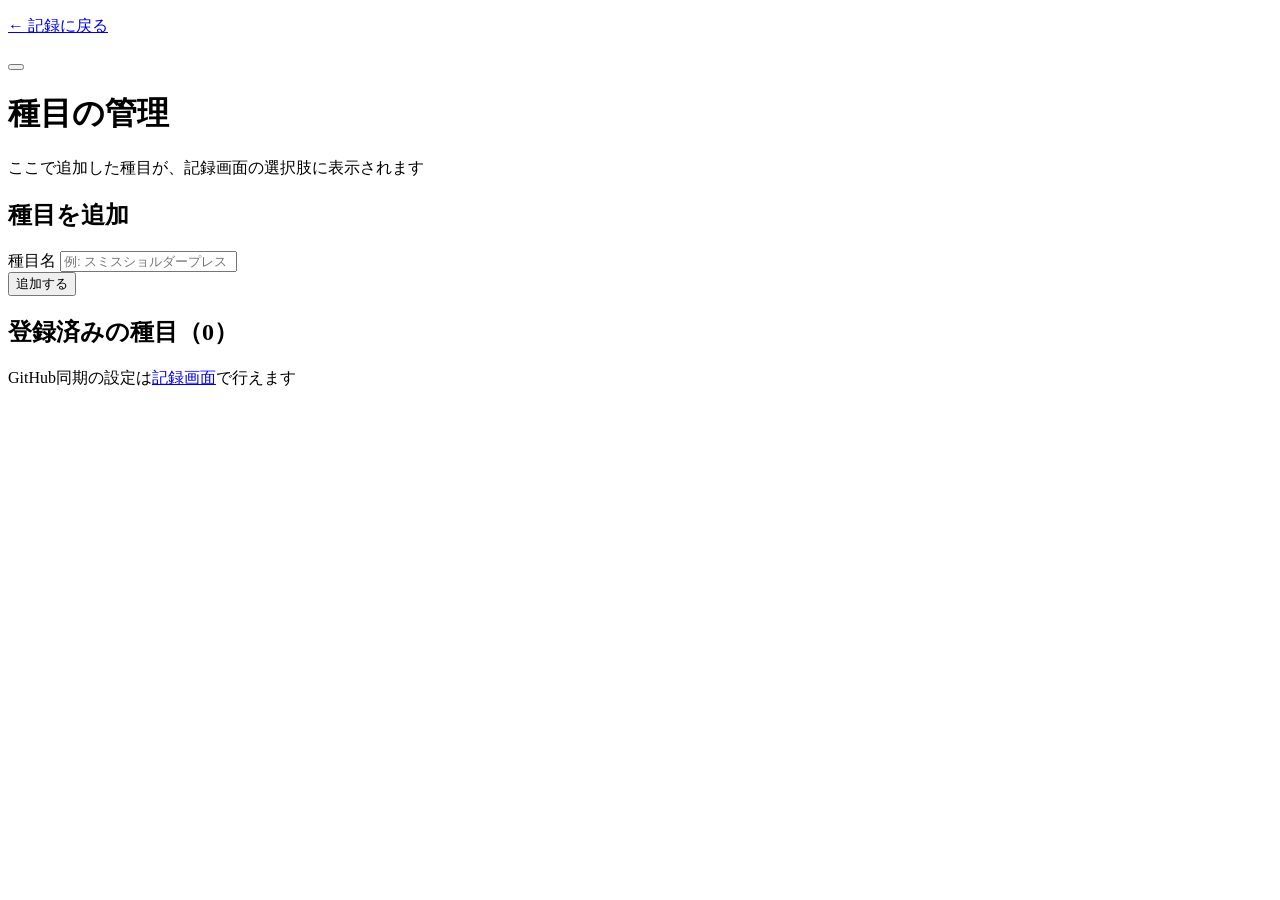
==== exercises.html @ dbf062e4 "Service Workerが原因で記録が保存されない不具合を修正 index.html/exercises.htmlはバージョンクエリを付けられないURLのため、 stale-while-reval" ====
<!DOCTYPE html>
<html lang="ja">
<head>
<meta charset="UTF-8">
<meta name="viewport" content="width=device-width, initial-scale=1.0">
<title>種目の管理 - SIGNAL</title>
<script>
(function () {
  var t = localStorage.getItem("muscleLog.theme");
  if (t === "light" || t === "dark") document.documentElement.setAttribute("data-theme", t);
})();
</script>
<link rel="manifest" href="manifest.json">
<link rel="icon" href="favicon.svg" type="image/svg+xml">
<link rel="icon" href="icons/favicon-32.png" type="image/png" sizes="32x32">
<link rel="apple-touch-icon" href="icons/apple-touch-icon.png">
<meta name="theme-color" content="#17181c">
<link rel="preconnect" href="https://fonts.googleapis.com">
<link rel="preconnect" href="https://fonts.gstatic.com" crossorigin>
<link rel="stylesheet" href="https://fonts.googleapis.com/css2?family=IBM+Plex+Sans+JP:wght@400;500;600;700&family=IBM+Plex+Mono:wght@500;600;700&display=swap">
<link rel="stylesheet" href="style.css?v=32">
</head>
<body>
<header class="app-header">
  <div class="header-row">
    <p class="breadcrumb"><a href="index.html">← 記録に戻る</a></p>
    <button type="button" id="theme-toggle" class="theme-toggle" aria-label="表示テーマを切り替え"></button>
  </div>
  <h1>種目の管理</h1>
  <p class="subtitle">ここで追加した種目が、記録画面の選択肢に表示されます</p>
</header>

<main>
  <section class="card" aria-labelledby="add-exercise-heading">
    <h2 id="add-exercise-heading">種目を追加</h2>
    <form id="exercise-form">
      <div class="field-row">
        <label for="new-exercise-name">種目名</label>
        <input type="text" id="new-exercise-name" placeholder="例: スミスショルダープレス" required>
        <p id="category-preview" class="import-help" hidden>推測した部位: <span id="category-preview-label"></span></p>
      </div>
      <button type="submit" class="btn-primary">追加する</button>
    </form>
  </section>

  <section class="card" aria-labelledby="exercise-list-heading">
    <h2 id="exercise-list-heading">登録済みの種目（<span id="exercise-count">0</span>）</h2>
    <div id="exercise-list"></div>
    <p id="exercise-empty" class="empty-message" hidden>まだ種目がありません</p>
    <p class="sync-status" id="sync-status"></p>
  </section>
</main>

<footer class="app-footer">
  <p>GitHub同期の設定は<a href="index.html">記録画面</a>で行えます</p>
</footer>

<script src="sync.js?v=32"></script>
<script src="exercises.js?v=32"></script>
</body>
</html>
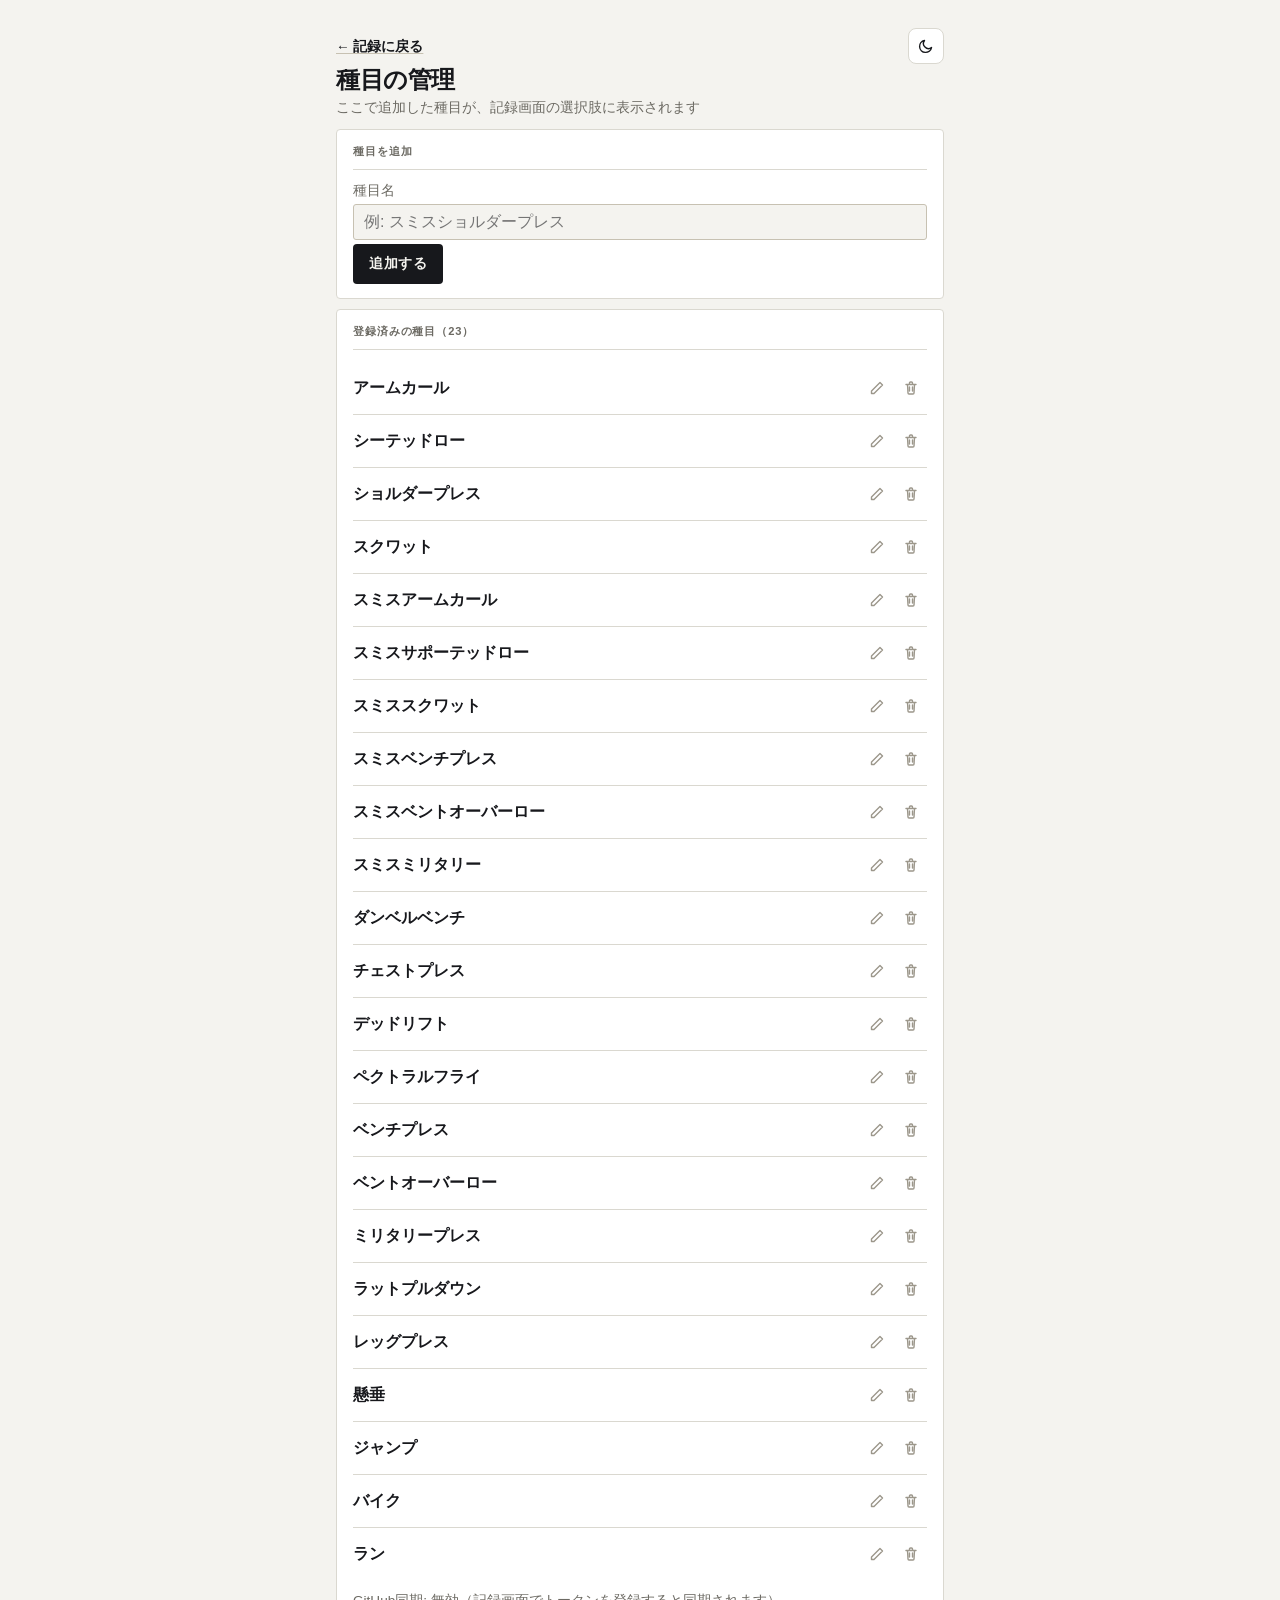
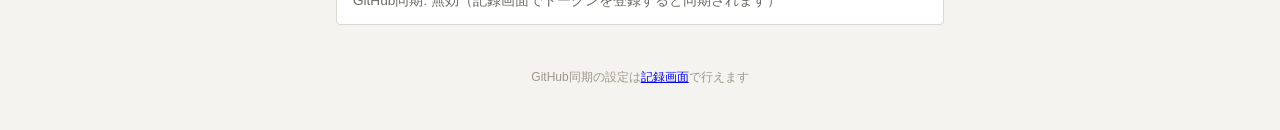
==== commit f0de3dba: "GitHub同期でこの端末だけの記録が消える不具合を修正、CSV書き出しを追加 data/records.json確認したところ、直近1ヶ月ほど実機からの自動同期 コミットが止まっていた。原因はsyn" ====
--- a/exercises.html
+++ b/exercises.html
@@ -18,7 +18,7 @@
 <link rel="preconnect" href="https://fonts.googleapis.com">
 <link rel="preconnect" href="https://fonts.gstatic.com" crossorigin>
 <link rel="stylesheet" href="https://fonts.googleapis.com/css2?family=IBM+Plex+Sans+JP:wght@400;500;600;700&family=IBM+Plex+Mono:wght@500;600;700&display=swap">
-<link rel="stylesheet" href="style.css?v=32">
+<link rel="stylesheet" href="style.css?v=34">
 </head>
 <body>
 <header class="app-header">
@@ -55,7 +55,7 @@
   <p>GitHub同期の設定は<a href="index.html">記録画面</a>で行えます</p>
 </footer>
 
-<script src="sync.js?v=32"></script>
-<script src="exercises.js?v=32"></script>
+<script src="sync.js?v=34"></script>
+<script src="exercises.js?v=34"></script>
 </body>
 </html>
--- a/style.css
+++ b/style.css
@@ -0,0 +1,811 @@
+:root {
+  color-scheme: light;
+  --surface-1: #ffffff;
+  --page-plane: #f4f3ef;
+  --text-primary: #17181c;
+  --text-secondary: #6c6a63;
+  --text-muted: #9c978b;
+  --gridline: #dad8d0;
+  --baseline: #c7c1b2;
+  --border: #dad8d0;
+  --series-1: #ff5a2b;
+  --series-1-tint: rgba(255, 90, 43, 0.12);
+  --series-1-ink: #17181c;
+  --status-good: #16a34a;
+  --status-critical: #e5484d;
+  --font-display: "IBM Plex Sans JP", -apple-system, "Segoe UI", sans-serif;
+  --font-mono: "IBM Plex Mono", "IBM Plex Sans JP", ui-monospace, monospace;
+}
+
+@media (prefers-color-scheme: dark) {
+  :root:not([data-theme="light"]) {
+    color-scheme: dark;
+    --surface-1: #1b1a17;
+    --page-plane: #121110;
+    --text-primary: #f2f0ea;
+    --text-secondary: #a8a398;
+    --text-muted: #726d61;
+    --gridline: #2c2a25;
+    --baseline: #3d3a32;
+    --border: #2c2a25;
+    --series-1: #ff6b3d;
+    --series-1-tint: rgba(255, 107, 61, 0.18);
+    --series-1-ink: #17181c;
+    --status-good: #22c55e;
+    --status-critical: #ff6369;
+  }
+}
+
+:root[data-theme="dark"] {
+  color-scheme: dark;
+  --surface-1: #1b1a17;
+  --page-plane: #121110;
+  --text-primary: #f2f0ea;
+  --text-secondary: #a8a398;
+  --text-muted: #726d61;
+  --gridline: #2c2a25;
+  --baseline: #3d3a32;
+  --border: #2c2a25;
+  --series-1: #ff6b3d;
+  --series-1-tint: rgba(255, 107, 61, 0.18);
+  --series-1-ink: #17181c;
+  --status-good: #22c55e;
+  --status-critical: #ff6369;
+}
+
+* {
+  box-sizing: border-box;
+}
+
+body {
+  margin: 0;
+  font-family: var(--font-display);
+  background: var(--page-plane);
+  color: var(--text-primary);
+  -webkit-font-smoothing: antialiased;
+}
+
+.app-header {
+  padding: 28px 16px 4px;
+  max-width: 640px;
+  margin: 0 auto;
+}
+
+.header-row {
+  display: flex;
+  align-items: center;
+  justify-content: space-between;
+  gap: 12px;
+}
+
+.header-row .breadcrumb {
+  margin: 0;
+}
+
+.theme-toggle {
+  flex-shrink: 0;
+  width: 36px;
+  height: 36px;
+  border-radius: 8px;
+  border: 1px solid var(--border);
+  background: var(--surface-1);
+  color: var(--text-primary);
+  cursor: pointer;
+  display: flex;
+  align-items: center;
+  justify-content: center;
+}
+
+.theme-toggle svg {
+  width: 16px;
+  height: 16px;
+}
+
+.theme-toggle:hover {
+  background: var(--page-plane);
+}
+
+.brand {
+  display: flex;
+  align-items: center;
+  gap: 12px;
+}
+
+.brand-mark {
+  flex-shrink: 0;
+  width: 36px;
+  height: 36px;
+  border-radius: 8px;
+  background: var(--text-primary);
+  display: flex;
+  align-items: center;
+  justify-content: center;
+}
+
+.brand-mark svg {
+  width: 20px;
+  height: 20px;
+  stroke: var(--page-plane);
+}
+
+.app-header h1 {
+  margin: 0 0 2px;
+  font-size: 1.5rem;
+  font-weight: 700;
+  letter-spacing: -0.02em;
+}
+
+.brand h1 {
+  font-family: var(--font-mono);
+  font-size: 1.35rem;
+  letter-spacing: 0.08em;
+}
+
+.subtitle {
+  margin: 0;
+  color: var(--text-secondary);
+  font-size: 0.9rem;
+}
+
+main {
+  max-width: 640px;
+  margin: 0 auto;
+  padding: 8px 16px 32px;
+  display: flex;
+  flex-direction: column;
+  gap: 10px;
+}
+
+.card {
+  background: var(--surface-1);
+  border: 1px solid var(--border);
+  border-radius: 4px;
+  padding: 14px 16px;
+}
+
+.card h2 {
+  margin: 0 0 12px;
+  padding-bottom: 10px;
+  border-bottom: 1px solid var(--gridline);
+  font-size: 0.7rem;
+  font-weight: 700;
+  letter-spacing: 0.08em;
+  text-transform: uppercase;
+  color: var(--text-secondary);
+}
+
+#record-form {
+  display: flex;
+  flex-direction: column;
+  gap: 12px;
+}
+
+.field-row {
+  display: flex;
+  flex-direction: column;
+  gap: 4px;
+}
+
+.field-row.inline {
+  flex-direction: row;
+  gap: 8px;
+}
+
+.field-row.inline > div {
+  flex: 1;
+  min-width: 0;
+  display: flex;
+  flex-direction: column;
+  gap: 4px;
+}
+
+.field-row.inline > div:first-child {
+  flex: 2;
+}
+
+.field-row.inline input {
+  padding-left: 8px;
+  padding-right: 4px;
+  height: 40px;
+}
+
+#weight, #reps {
+  font-family: var(--font-mono);
+  font-weight: 600;
+}
+
+/* iOS Safariはtype="date"に大きめの内部レイアウトを強制してくるため、
+   appearanceをリセットしてheight/paddingが効くようにする */
+input[type="date"] {
+  -webkit-appearance: none;
+  appearance: none;
+  font-size: 0.95rem;
+}
+
+label {
+  font-size: 0.85rem;
+  color: var(--text-secondary);
+}
+
+.exercise-select-row {
+  display: flex;
+  align-items: center;
+  gap: 8px;
+}
+
+.exercise-select-row select {
+  flex: 1;
+  min-width: 0;
+}
+
+.add-exercise-link {
+  flex-shrink: 0;
+  font-size: 0.85rem;
+  font-weight: 600;
+  color: var(--text-primary);
+  text-decoration: underline;
+  text-decoration-color: var(--baseline);
+  text-underline-offset: 2px;
+  white-space: nowrap;
+}
+
+.add-exercise-link:hover {
+  text-decoration: underline;
+}
+
+.breadcrumb {
+  margin: 0 0 8px;
+}
+
+.breadcrumb a {
+  font-size: 0.85rem;
+  font-weight: 600;
+  color: var(--text-primary);
+  text-decoration: underline;
+  text-decoration-color: var(--baseline);
+  text-underline-offset: 2px;
+}
+
+.breadcrumb a:hover {
+  text-decoration: underline;
+}
+
+input, select {
+  font: inherit;
+  padding: 8px 10px;
+  border-radius: 3px;
+  border: 1px solid var(--baseline);
+  background: var(--page-plane);
+  color: var(--text-primary);
+}
+
+input:focus, select:focus {
+  outline: 2px solid var(--series-1);
+  outline-offset: 1px;
+}
+
+.btn-primary {
+  margin-top: 4px;
+  padding: 11px 16px;
+  border-radius: 4px;
+  border: none;
+  background: var(--text-primary);
+  color: var(--page-plane);
+  font-size: 0.85rem;
+  font-weight: 700;
+  letter-spacing: 0.04em;
+  cursor: pointer;
+  transition: filter 0.12s ease, transform 0.05s ease;
+}
+
+.btn-primary:active {
+  transform: scale(0.98);
+}
+
+.btn-primary:hover {
+  filter: brightness(1.08);
+}
+
+.btn-primary:disabled {
+  opacity: 0.5;
+  cursor: not-allowed;
+  filter: none;
+}
+
+select:disabled {
+  opacity: 0.6;
+  cursor: not-allowed;
+}
+
+.btn-secondary {
+  background: var(--text-secondary);
+}
+
+.import-help {
+  font-size: 0.8rem;
+  color: var(--text-muted);
+  margin: 10px 0;
+  line-height: 1.5;
+}
+
+.import-help code {
+  background: var(--page-plane);
+  border-radius: 4px;
+  padding: 1px 4px;
+  font-size: 0.78rem;
+}
+
+#sync-details summary,
+#bodyweight-details summary {
+  cursor: pointer;
+  font-size: 1.05rem;
+  font-weight: 600;
+}
+
+#sync-details .import-help {
+  margin-top: 12px;
+}
+
+#sync-details .import-help a {
+  color: var(--text-primary);
+  text-decoration-color: var(--baseline);
+}
+
+#sync-details #github-token {
+  width: 100%;
+  margin-top: 4px;
+}
+
+#bodyweight-details #bodyweight-form {
+  margin-top: 12px;
+}
+
+.sync-actions {
+  display: flex;
+  gap: 8px;
+  margin-top: 12px;
+}
+
+.sync-actions .btn-primary {
+  margin-top: 0;
+  flex: 1;
+}
+
+.sync-status {
+  margin: 12px 0 0;
+  font-size: 0.85rem;
+  color: var(--text-secondary);
+}
+
+.sync-status.sync-error {
+  color: var(--status-critical);
+}
+
+.sync-status.sync-ok {
+  color: var(--status-good);
+}
+
+.chart-controls {
+  display: flex;
+  flex-wrap: wrap;
+  gap: 12px;
+  margin-bottom: 12px;
+}
+
+.chart-control-item {
+  display: flex;
+  align-items: center;
+  gap: 8px;
+  flex: 1;
+  min-width: 180px;
+}
+
+.chart-control-item label {
+  white-space: nowrap;
+  flex-shrink: 0;
+}
+
+.chart-control-item select {
+  flex: 1;
+  min-width: 0;
+}
+
+#chart-container {
+  position: relative;
+}
+
+#chart-panels {
+  display: flex;
+  flex-direction: column;
+  gap: 10px;
+}
+
+.chart-panel svg {
+  width: 100%;
+  height: auto;
+  overflow: visible;
+}
+
+.chart-panel-label {
+  margin: 0 0 2px;
+  font-size: 0.78rem;
+  font-weight: 600;
+  color: var(--text-secondary);
+}
+
+.chart-panel-hint {
+  margin: 0 0 10px;
+  font-size: 0.75rem;
+  font-weight: 400;
+  color: var(--text-muted);
+}
+
+.empty-message {
+  color: var(--text-muted);
+  font-size: 0.9rem;
+  text-align: center;
+  padding: 24px 0;
+}
+
+/* グラフに重ねず、常にこの場所に確保した領域でタップ/ホバーした点の詳細を表示する
+   (ポップアップがグラフを覆って邪魔になっていた問題への対応)。 */
+.chart-detail {
+  background: var(--surface-1);
+  border: 1px solid var(--border);
+  border-radius: 4px;
+  padding: 8px 12px;
+  margin-bottom: 10px;
+  min-height: 20px;
+  font-size: 0.8rem;
+  color: var(--text-muted);
+  line-height: 1.5;
+}
+
+.chart-detail .tooltip-date {
+  font-weight: 700;
+  font-family: var(--font-mono);
+  color: var(--text-primary);
+  margin-bottom: 2px;
+}
+
+.chart-detail .tooltip-row {
+  color: var(--text-secondary);
+  font-family: var(--font-mono);
+}
+
+.chart-detail .tooltip-detail {
+  margin-top: 4px;
+  padding-top: 4px;
+  border-top: 1px solid var(--gridline);
+  color: var(--text-muted);
+  font-size: 0.75rem;
+}
+
+.history-header {
+  display: flex;
+  align-items: center;
+  justify-content: space-between;
+  gap: 12px;
+  margin-bottom: 16px;
+}
+
+.history-header h2 {
+  margin: 0;
+}
+
+.export-csv-btn {
+  flex-shrink: 0;
+  font: inherit;
+  font-size: 0.85rem;
+  font-weight: 600;
+  color: var(--text-primary);
+  background: none;
+  border: none;
+  padding: 0;
+  cursor: pointer;
+  text-decoration: underline;
+  text-decoration-color: var(--baseline);
+  text-underline-offset: 2px;
+  white-space: nowrap;
+}
+
+.day-card {
+  border: 1px solid var(--border);
+  border-radius: 4px;
+  padding: 8px 14px;
+  margin-bottom: 6px;
+  background: var(--page-plane);
+}
+
+.day-card:last-child {
+  margin-bottom: 0;
+}
+
+.day-card[open] {
+  padding-bottom: 10px;
+}
+
+.day-card-header {
+  display: flex;
+  align-items: baseline;
+  gap: 8px;
+  padding: 4px 0;
+  cursor: pointer;
+  list-style: none;
+}
+
+.day-card-header::-webkit-details-marker {
+  display: none;
+}
+
+.day-card-header::before {
+  content: "▸";
+  font-size: 0.7rem;
+  color: var(--text-muted);
+  flex-shrink: 0;
+}
+
+.day-card[open] > .day-card-header::before {
+  content: "▾";
+}
+
+.day-card[open] > .day-card-header {
+  margin-bottom: 6px;
+}
+
+.day-card-header h3 {
+  font-size: 0.85rem;
+  color: var(--text-primary);
+  font-weight: 700;
+  font-family: var(--font-mono);
+  margin: 0 auto 0 0;
+}
+
+.exercise-group {
+  padding: 6px 0;
+  border-top: 1px solid var(--gridline);
+}
+
+.day-card .exercise-group:first-of-type {
+  border-top: none;
+  padding-top: 0;
+}
+
+.exercise-group-header {
+  display: flex;
+  align-items: center;
+  justify-content: space-between;
+  gap: 8px;
+  margin-bottom: 6px;
+}
+
+.exercise-group-name {
+  font-weight: 600;
+}
+
+.volume-badge {
+  font-size: 0.7rem;
+  font-weight: 600;
+  font-family: var(--font-mono);
+  color: var(--page-plane);
+  background: var(--text-primary);
+  border-radius: 3px;
+  padding: 2px 8px;
+  white-space: nowrap;
+  font-variant-numeric: tabular-nums;
+}
+
+.volume-badge-day {
+  color: var(--text-secondary);
+  background: var(--surface-1);
+  border: 1px solid var(--border);
+}
+
+.set-chip-row {
+  display: flex;
+  flex-wrap: wrap;
+  gap: 6px;
+}
+
+.set-chip {
+  display: inline-flex;
+  align-items: center;
+  gap: 4px;
+  background: var(--page-plane);
+  border: 1px solid var(--border);
+  border-radius: 3px;
+  padding: 4px 4px 4px 10px;
+  font-size: 0.8rem;
+  font-family: var(--font-mono);
+  font-weight: 500;
+}
+
+.set-chip-delete {
+  display: flex;
+  align-items: center;
+  justify-content: center;
+  border: none;
+  background: transparent;
+  color: var(--text-muted);
+  cursor: pointer;
+  width: 20px;
+  height: 20px;
+  border-radius: 50%;
+}
+
+.set-chip-delete svg {
+  width: 10px;
+  height: 10px;
+}
+
+.set-chip-delete:hover {
+  background: color-mix(in srgb, var(--status-critical) 12%, transparent);
+  color: var(--status-critical);
+}
+
+.record-item {
+  display: flex;
+  align-items: center;
+  justify-content: space-between;
+  gap: 8px;
+  padding: 10px 0;
+  border-top: 1px solid var(--gridline);
+}
+
+#exercise-list .record-item:first-child,
+#bodyweight-list .record-item:first-child {
+  border-top: none;
+}
+
+#chart-bodyweight {
+  width: 100%;
+  height: auto;
+  overflow: visible;
+  margin-top: 4px;
+}
+
+#bodyweight-list {
+  margin-top: 4px;
+}
+
+.record-main {
+  display: flex;
+  flex-direction: column;
+  gap: 2px;
+}
+
+.record-exercise {
+  font-weight: 600;
+}
+
+.record-memo {
+  display: block;
+  margin-top: 4px;
+  font-size: 0.8rem;
+  color: var(--text-muted);
+}
+
+.record-actions {
+  display: flex;
+  gap: 2px;
+}
+
+.delete-btn,
+.edit-btn {
+  display: flex;
+  align-items: center;
+  justify-content: center;
+  border: none;
+  background: transparent;
+  cursor: pointer;
+  width: 32px;
+  height: 32px;
+  border-radius: 50%;
+}
+
+.delete-btn svg,
+.edit-btn svg {
+  width: 16px;
+  height: 16px;
+}
+
+.delete-btn {
+  color: var(--text-muted);
+}
+
+.edit-btn {
+  color: var(--text-muted);
+}
+
+.delete-btn:hover {
+  background: color-mix(in srgb, var(--status-critical) 12%, transparent);
+  color: var(--status-critical);
+}
+
+.edit-btn:hover {
+  background: var(--series-1-tint);
+  color: var(--series-1);
+}
+
+.app-footer {
+  text-align: center;
+  color: var(--text-muted);
+  font-size: 0.75rem;
+  padding: 0 20px 32px;
+}
+
+.chart-mark {
+  cursor: pointer;
+}
+
+.chart-hit {
+  fill: transparent;
+}
+
+.scatter-dot {
+  fill: var(--series-1);
+  fill-opacity: 0.85;
+  stroke: var(--surface-1);
+  stroke-width: 2;
+}
+
+.chart-mark:hover .scatter-dot {
+  fill-opacity: 1;
+  stroke: var(--series-1);
+}
+
+.scatter-dot.is-pr {
+  stroke: var(--status-good);
+  stroke-width: 2.5;
+}
+
+.scatter-dot-label {
+  fill: var(--series-1-ink);
+  font-size: 8.5px;
+  font-weight: 700;
+  font-family: var(--font-mono);
+  pointer-events: none;
+}
+
+.volume-bar {
+  fill: var(--series-1);
+  rx: 2;
+}
+
+.chart-mark:hover .volume-bar {
+  fill: var(--series-1);
+  filter: brightness(1.15);
+}
+
+.avg-line {
+  fill: none;
+  stroke: var(--series-1);
+  stroke-width: 2;
+  stroke-linecap: round;
+  stroke-linejoin: round;
+}
+
+.avg-point {
+  fill: var(--series-1);
+}
+
+.chart-mark:hover .avg-point {
+  r: 4.5;
+}
+
+.chart-axis-label {
+  fill: var(--text-muted);
+  font-size: 13px;
+  font-family: var(--font-mono);
+}
+
+.chart-gridline {
+  stroke: var(--gridline);
+  stroke-width: 1;
+}
+
+.chart-baseline {
+  stroke: var(--baseline);
+  stroke-width: 1;
+}
+
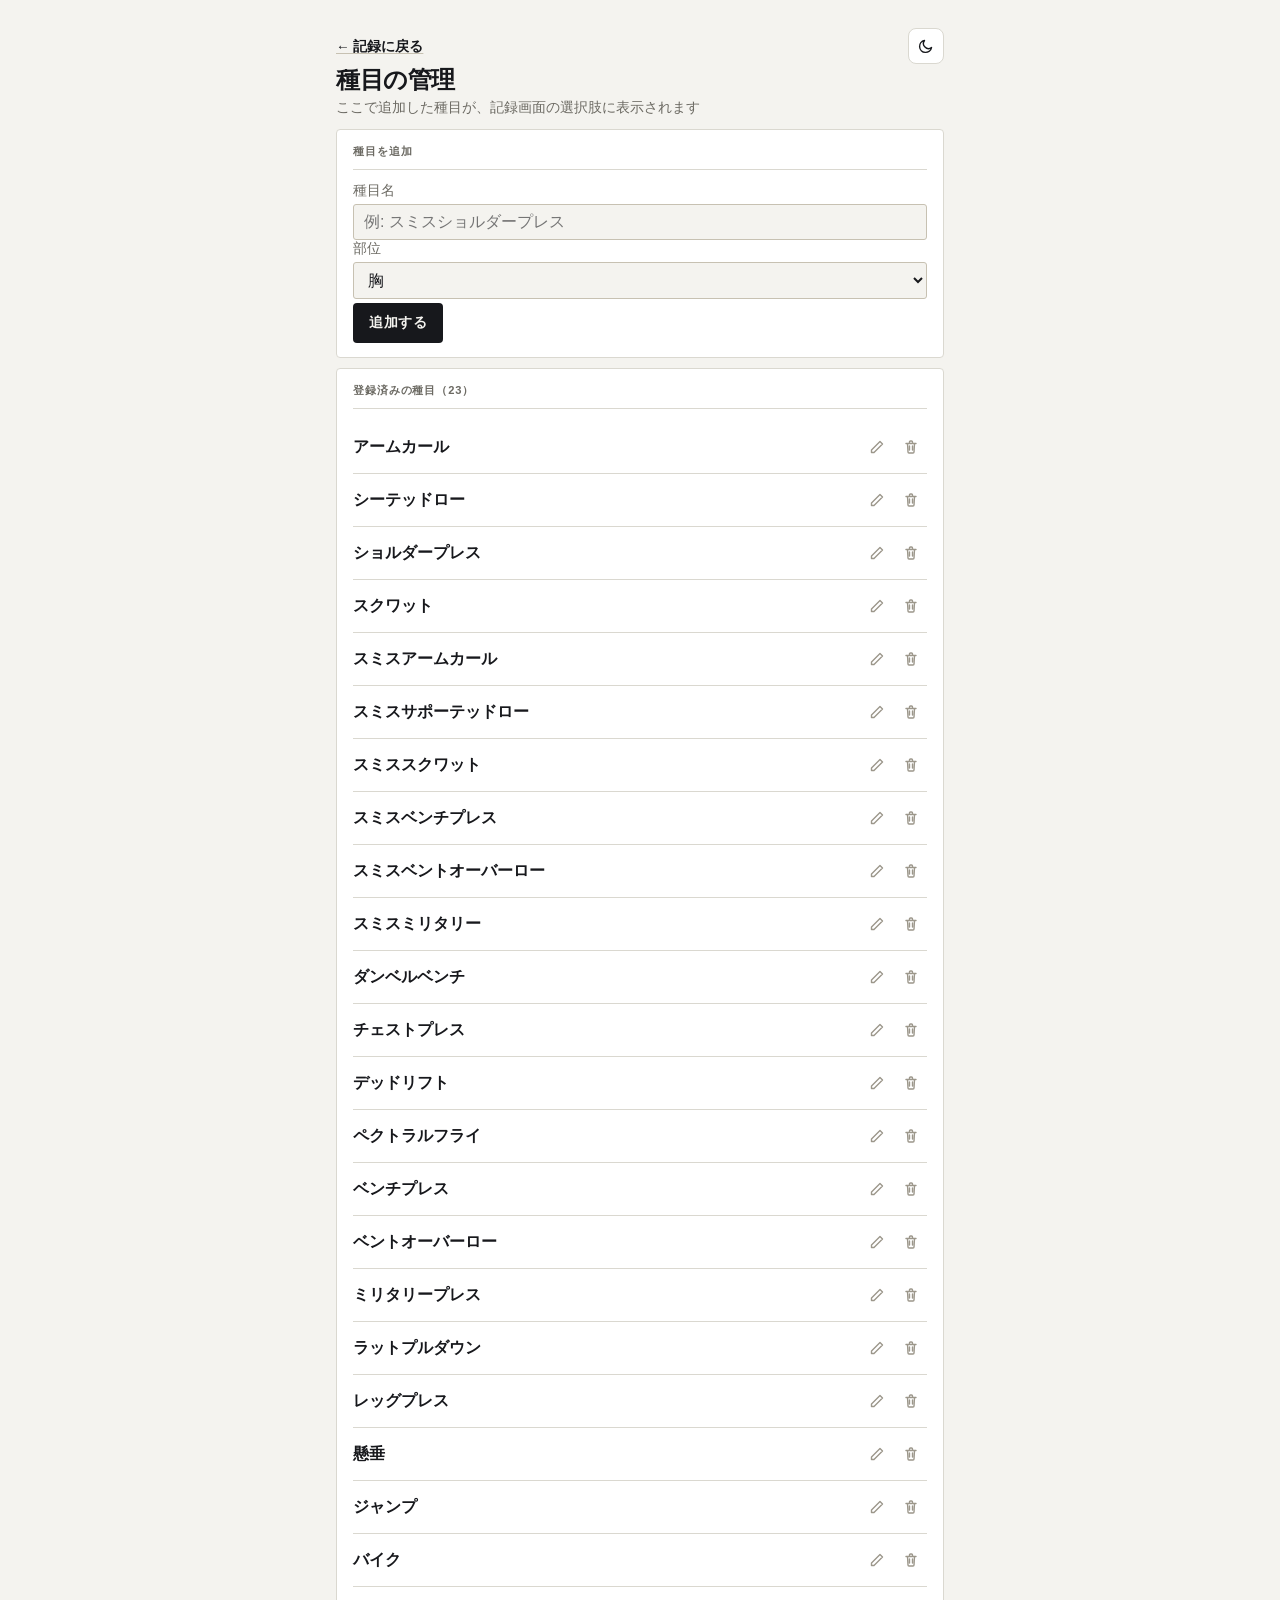
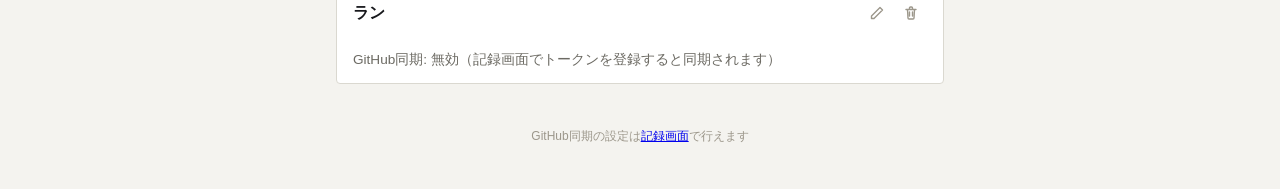
==== commit 44cc0562: "種目追加時に部位を手動で選択・登録できるようにする 種目追加フォームに部位セレクトを追加。種目名から自動推測した値を 初期値にしつつ、手動で変更したらそれを優先して「種目名→部位」の 対応表(data" ====
--- a/exercises.html
+++ b/exercises.html
@@ -18,7 +18,7 @@
 <link rel="preconnect" href="https://fonts.googleapis.com">
 <link rel="preconnect" href="https://fonts.gstatic.com" crossorigin>
 <link rel="stylesheet" href="https://fonts.googleapis.com/css2?family=IBM+Plex+Sans+JP:wght@400;500;600;700&family=IBM+Plex+Mono:wght@500;600;700&display=swap">
-<link rel="stylesheet" href="style.css?v=34">
+<link rel="stylesheet" href="style.css?v=37">
 </head>
 <body>
 <header class="app-header">
@@ -37,7 +37,19 @@
       <div class="field-row">
         <label for="new-exercise-name">種目名</label>
         <input type="text" id="new-exercise-name" placeholder="例: スミスショルダープレス" required>
-        <p id="category-preview" class="import-help" hidden>推測した部位: <span id="category-preview-label"></span></p>
+      </div>
+      <div class="field-row">
+        <label for="new-exercise-category">部位</label>
+        <select id="new-exercise-category" required>
+          <option value="chest">胸</option>
+          <option value="back">背中</option>
+          <option value="shoulder">肩</option>
+          <option value="arm">腕</option>
+          <option value="leg">脚</option>
+          <option value="cardio">有酸素</option>
+          <option value="other">その他</option>
+        </select>
+        <p id="category-auto-hint" class="import-help" hidden>種目名から自動推測しました(変更できます)</p>
       </div>
       <button type="submit" class="btn-primary">追加する</button>
     </form>
@@ -55,7 +67,7 @@
   <p>GitHub同期の設定は<a href="index.html">記録画面</a>で行えます</p>
 </footer>
 
-<script src="sync.js?v=34"></script>
-<script src="exercises.js?v=34"></script>
+<script src="sync.js?v=37"></script>
+<script src="exercises.js?v=37"></script>
 </body>
 </html>
--- a/style.css
+++ b/style.css
@@ -509,6 +509,31 @@
   white-space: nowrap;
 }
 
+.older-history {
+  margin-top: 4px;
+}
+
+.older-history summary {
+  cursor: pointer;
+  padding: 8px 0;
+  font-size: 0.85rem;
+  font-weight: 600;
+  color: var(--text-secondary);
+  list-style: none;
+}
+
+.older-history summary::-webkit-details-marker {
+  display: none;
+}
+
+.older-history summary::before {
+  content: "▸ ";
+}
+
+.older-history[open] summary::before {
+  content: "▾ ";
+}
+
 .day-card {
   border: 1px solid var(--border);
   border-radius: 4px;
